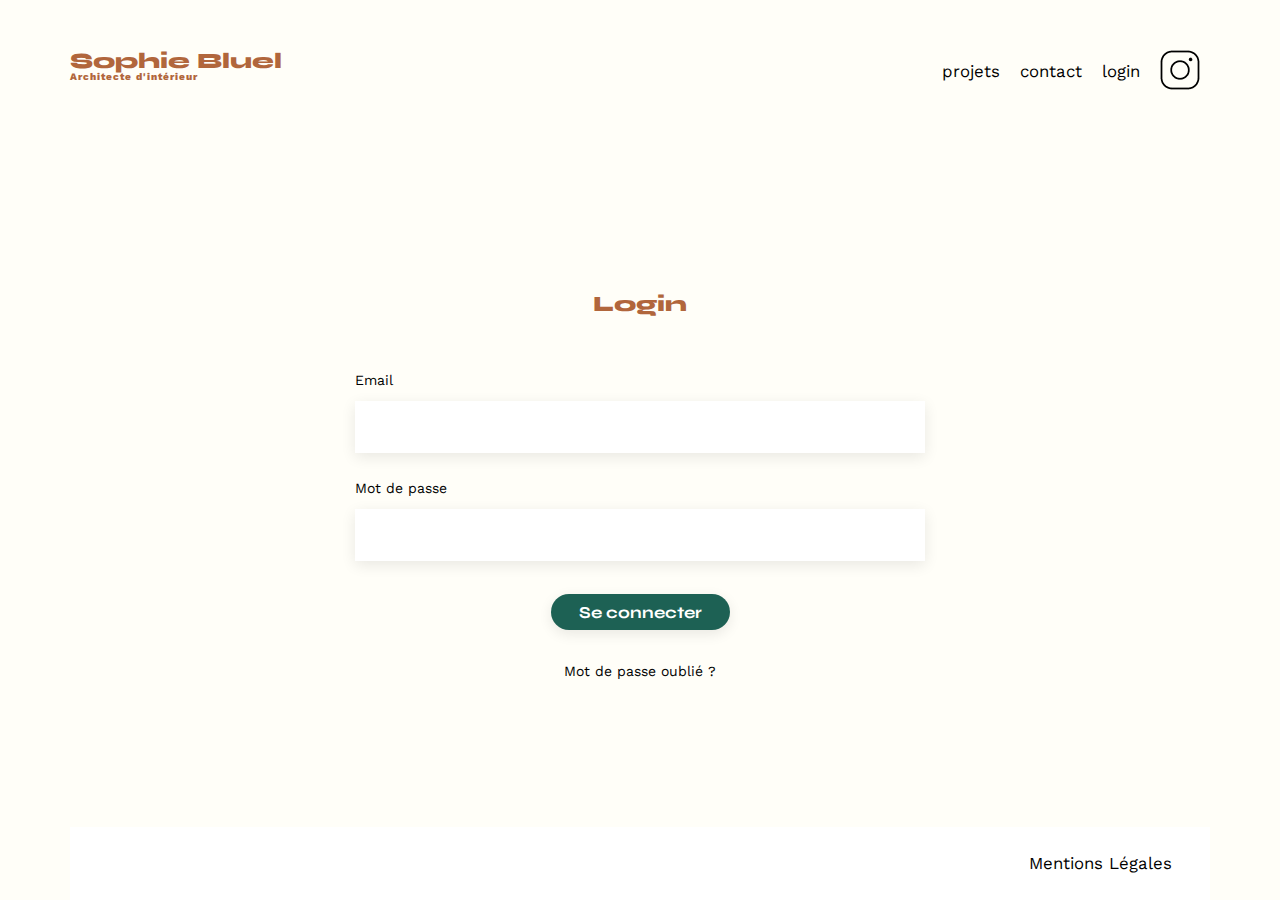
==== FrontEnd/login.html @ 36846d07 "did the html for login and fixed the color of the background of the footer" ====
<!DOCTYPE html>
<html lang="fr">
<head>
    <meta charset="UTF-8">
    <title>Sophie Bluel - Architecte d'intérieur</title>
    <meta name="viewport" content="width=device-width, initial-scale=1.0">
    <link rel="preconnect" href="https://fonts.googleapis.com">
    <link rel="preconnect" href="https://fonts.gstatic.com" crossorigin>
    <link href="https://fonts.googleapis.com/css2?family=Syne:wght@700;800&family=Work+Sans&display=swap" rel="stylesheet">
    <meta name="description" content="">
    <link rel="stylesheet" href="./assets/style.css">
	<link rel="stylesheet" href="./assets/login.css">
</head>
<body>
    <header>
        <h1>Sophie Bluel <span>Architecte d'intérieur</span></h1>
        <nav>
            <ul>
                <li><a href="#portfolio">projets</a></li>
                <li><a href="#contact">contact</a></li>
                <li id="login-link">login</li>
                <li><img src="./assets/icons/instagram.png" alt="Instagram"></li>
            </ul>
        </nav>
    </header>
    <main>
        <section class="login-section" id="contact">
            <h1>Login</h1>
            <form action="#" method="post">
                <label for="email">Email</label>
                <input type="email" name="email" id="email">
                <label for="message">Mot de passe</label>
                <input type="password" name="message" id="password"></input>
                <input type="submit" value="Se connecter" class="button-send"></input>
            </form>
            <p>Mot de passe oublié ?</a></p>
        </section>
    </main>
    <footer>
        <nav>
            <ul>
                <li>Mentions Légales</li>
            </ul>
        </nav>
    </footer>
    <script src="assets/index.js"></script>
</body>
</html>
---- FrontEnd/assets/style.css ----
/* http://meyerweb.com/eric/tools/css/reset/
   v2.0 | 20110126
   License: none (public domain)
*/

html, body, div, span, applet, object, iframe,
h1, h2, h3, h4, h5, h6, p, blockquote, pre,
a, abbr, acronym, address, big, cite, code,
del, dfn, em, img, ins, kbd, q, s, samp,
small, strike, strong, sub, sup, tt, var,
b, u, i, center,
dl, dt, dd, ol, ul, li,
fieldset, form, label, legend,
table, caption, tbody, tfoot, thead, tr, th, td,
article, aside, canvas, details, embed,
figure, figcaption, footer, header, hgroup,
menu, nav, output, ruby, section, summary,
time, mark, audio, video {
	margin: 0;
	padding: 0;
	border: 0;
	font-size: 100%;
	font: inherit;
	vertical-align: baseline;
}
/* HTML5 display-role reset for older browsers */
article, aside, details, figcaption, figure,
footer, header, hgroup, menu, nav, section {
	display: block;
}
body {
	line-height: 1;
}
ol, ul {
	list-style: none;
}
blockquote, q {
	quotes: none;
}
blockquote:before, blockquote:after,
q:before, q:after {
	content: '';
	content: none;
}
table {
	border-collapse: collapse;
	border-spacing: 0;
}
/** end reset css**/
body {
	max-width: 1140px;
	margin:auto;
	font-family: 'Work Sans' ;
	font-size: 14px;
}
header {
	display: flex;
	justify-content: space-between;
	margin: 50px 0
}
section {
	margin: 50px 0
}

h1{
	display: flex;
	flex-direction: column;
	font-family: 'Syne';
	font-size: 22px;
	font-weight: 800;
	color: #B1663C
}

h1 > span {
	font-family: 'Work Sans';
	font-size:10px;
	letter-spacing: 0.1em;
;
}

h2{
	font-family: 'Syne';
	font-weight: 700;
	font-size: 30px;
	color: #1D6154
}
nav ul {
	display: flex;
	align-items: center;
	list-style-type: none;

}
nav li {
	padding: 0 10px;
	font-size: 1.2em;
}

li:hover {
	color: #B1663C;
}
#introduction {
	display: flex;
	align-items: center;
}
#introduction figure {
	flex: 1
}
#introduction img {
	display: block;
	margin: auto;
	width: 80%;
}

#introduction article {
	flex: 1
}
#introduction h2 {
	margin-bottom: 1em;
}

#introduction p {
	margin-bottom: 0.5em;
}
#portfolio h2 {
	text-align: center;
	margin-bottom: 1em;
}
.gallery {
	width: 100%;
	display: grid;
	grid-template-columns: 1fr 1fr 1fr;
	grid-column-gap: 20px;
	grid-row-gap: 20px;
}

.gallery img {
	width: 100%;

}
#contact {
	width: 50%;
	margin: auto;
}
#contact > * {
	text-align: center;

}
#contact h2{
	margin-bottom: 20px;
}
#contact form {
	text-align: left;
	margin-top:30px;
	display: flex;
	flex-direction: column;
}

#contact input {
	height: 50px;
	font-size: 1.2em;
	border: none;
	box-shadow: 0px 4px 14px rgba(0, 0, 0, 0.09);
}
#contact label {
	margin: 2em 0 1em 0;
}
#contact textarea {
	border: none;
	box-shadow: 0px 4px 14px rgba(0, 0, 0, 0.09);
}

input[type="submit"]{
	font-family: 'Syne';
	font-weight: 700;
	color: white;
	background-color: #1D6154;
	margin : 2em auto ;
	width: 180px;
	text-align: center;
	border-radius: 60px ;
}

footer nav ul {
	display: flex;
	justify-content: flex-end;
	padding: 2em;
}

/* my css */

html{
	scroll-behavior: smooth;
}

a{
	text-decoration: none;
	color: black;
}

nav li {
	cursor: pointer;
}

html{
	background-color: #FFFEF8;
}

figcaption{
	margin-top: 10px;
}


.button-send {
	width: 179px !important;/* edited */
	height: 36px !important; /* edited */
	cursor: pointer !important; /* edited */
}

.filter-projects{
	display: flex;
	justify-content: center;
	margin: 51px 0;
}
.afilter{
	border: 1px solid #1D6154;
	border-radius: 60px;
	margin: 0 10px;
	height: 37px;
	display: flex;
	padding-left: 20px;
	padding-right: 20px;
	cursor: pointer;
}
.filtertxt{
	margin: auto;
	font-weight: 700;
	font-family: 'Syne';
}
.afilterselected{
	background-color: #1D6154;
	color: white;
}
footer{
	background-color: white;
}
---- FrontEnd/assets/login.css ----
.login-section{
    height: calc(100vh - 143px - 73px);
    margin-top: 0;
    margin-bottom: 0;
}
.login-section h1{
    text-align: center;
    padding-top: 150px;
    margin-bottom: 7px;
}
.login-section .button-send{
    border: 0;
}
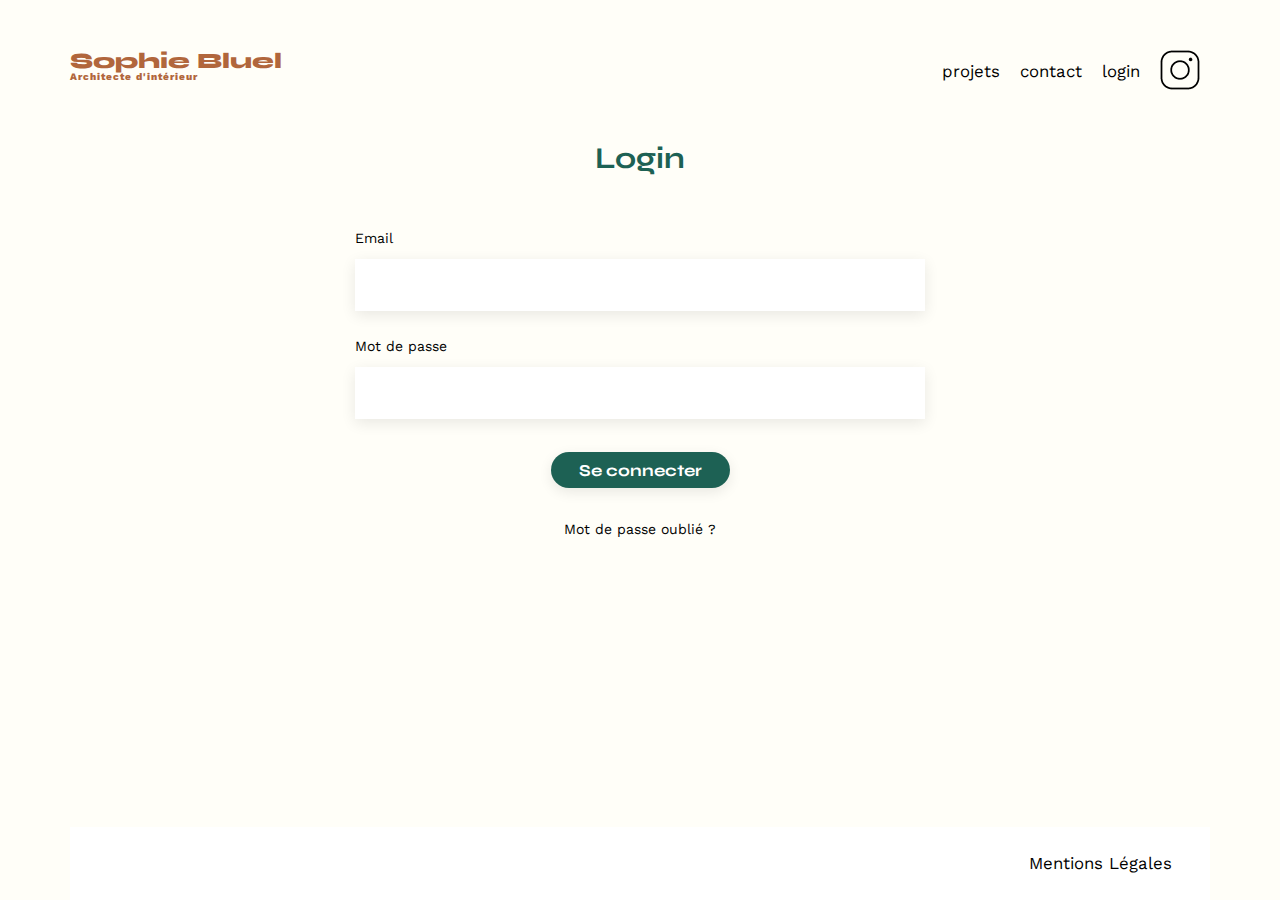
==== commit c4660b1c: "added login/logged out status to display or remove with the cookie" ====
--- a/FrontEnd/login.html
+++ b/FrontEnd/login.html
@@ -9,31 +9,31 @@
     <link href="https://fonts.googleapis.com/css2?family=Syne:wght@700;800&family=Work+Sans&display=swap" rel="stylesheet">
     <meta name="description" content="">
     <link rel="stylesheet" href="./assets/style.css">
-	<link rel="stylesheet" href="./assets/login.css">
+    <link rel="stylesheet" href="./assets/login.css">
 </head>
 <body>
     <header>
         <h1>Sophie Bluel <span>Architecte d'intérieur</span></h1>
         <nav>
             <ul>
-                <li><a href="#portfolio">projets</a></li>
-                <li><a href="#contact">contact</a></li>
-                <li id="login-link">login</li>
+                <li><a href="./index.html#portfolio">projets</a></li>
+                <li><a href="./index.html#contact">contact</a></li>
+                <li><a href="./login.html">login</a></li>
                 <li><img src="./assets/icons/instagram.png" alt="Instagram"></li>
             </ul>
         </nav>
     </header>
     <main>
         <section class="login-section" id="contact">
-            <h1>Login</h1>
-            <form action="#" method="post">
+            <h2>Login</h2>
+            <form id="login-form" action="#" method="post">
                 <label for="email">Email</label>
-                <input type="email" name="email" id="email">
-                <label for="message">Mot de passe</label>
-                <input type="password" name="message" id="password"></input>
-                <input type="submit" value="Se connecter" class="button-send"></input>
+                <input type="email" name="email" id="email" required>
+                <label for="password">Mot de passe</label>
+                <input type="password" name="password" id="password" required/>
+                <input type="submit" value="Se connecter" class="button-send"/>
             </form>
-            <p>Mot de passe oublié ?</a></p>
+            <p>Mot de passe oublié ?</p>
         </section>
     </main>
     <footer>
@@ -43,6 +43,6 @@
             </ul>
         </nav>
     </footer>
-    <script src="assets/index.js"></script>
+    <script src="assets/login.js"></script>
 </body>
-</html>
+</html>--- a/FrontEnd/assets/style.css
+++ b/FrontEnd/assets/style.css
@@ -123,7 +123,6 @@
 }
 #portfolio h2 {
 	text-align: center;
-	margin-bottom: 1em;
 }
 .gallery {
 	width: 100%;
@@ -242,4 +241,48 @@
 }
 footer{
 	background-color: white;
+}
+
+.header-top{
+	margin-top: 97px;
+}
+.header-banner {
+    width: 100vw;
+    height: 59px;
+    display: none; /* Hide by default */
+    background-color: #000000;
+    color: white;
+    position: absolute;
+    top: 0;
+    left: 0;
+}
+.header-banner-title {
+    margin: auto;
+    font-family: 'Work Sans';
+    font-size: 16px;
+    font-weight: 400;
+}
+.project-div{
+	display: flex;
+	text-align: center;
+	justify-content: center;
+	align-items: center;
+	margin-bottom: 51px;
+}
+.modify-projects{
+	display: flex;
+	justify-content: center;
+	cursor: pointer;
+}
+.modify-txt{
+	margin-left: 11px;
+}
+.project-h-text{
+	margin-right: 31px;
+}
+.login-appears {
+    display: flex; /* Display when class is added */
+}
+.logout-appears {
+	display: none; /* Hide when class is added */
 }